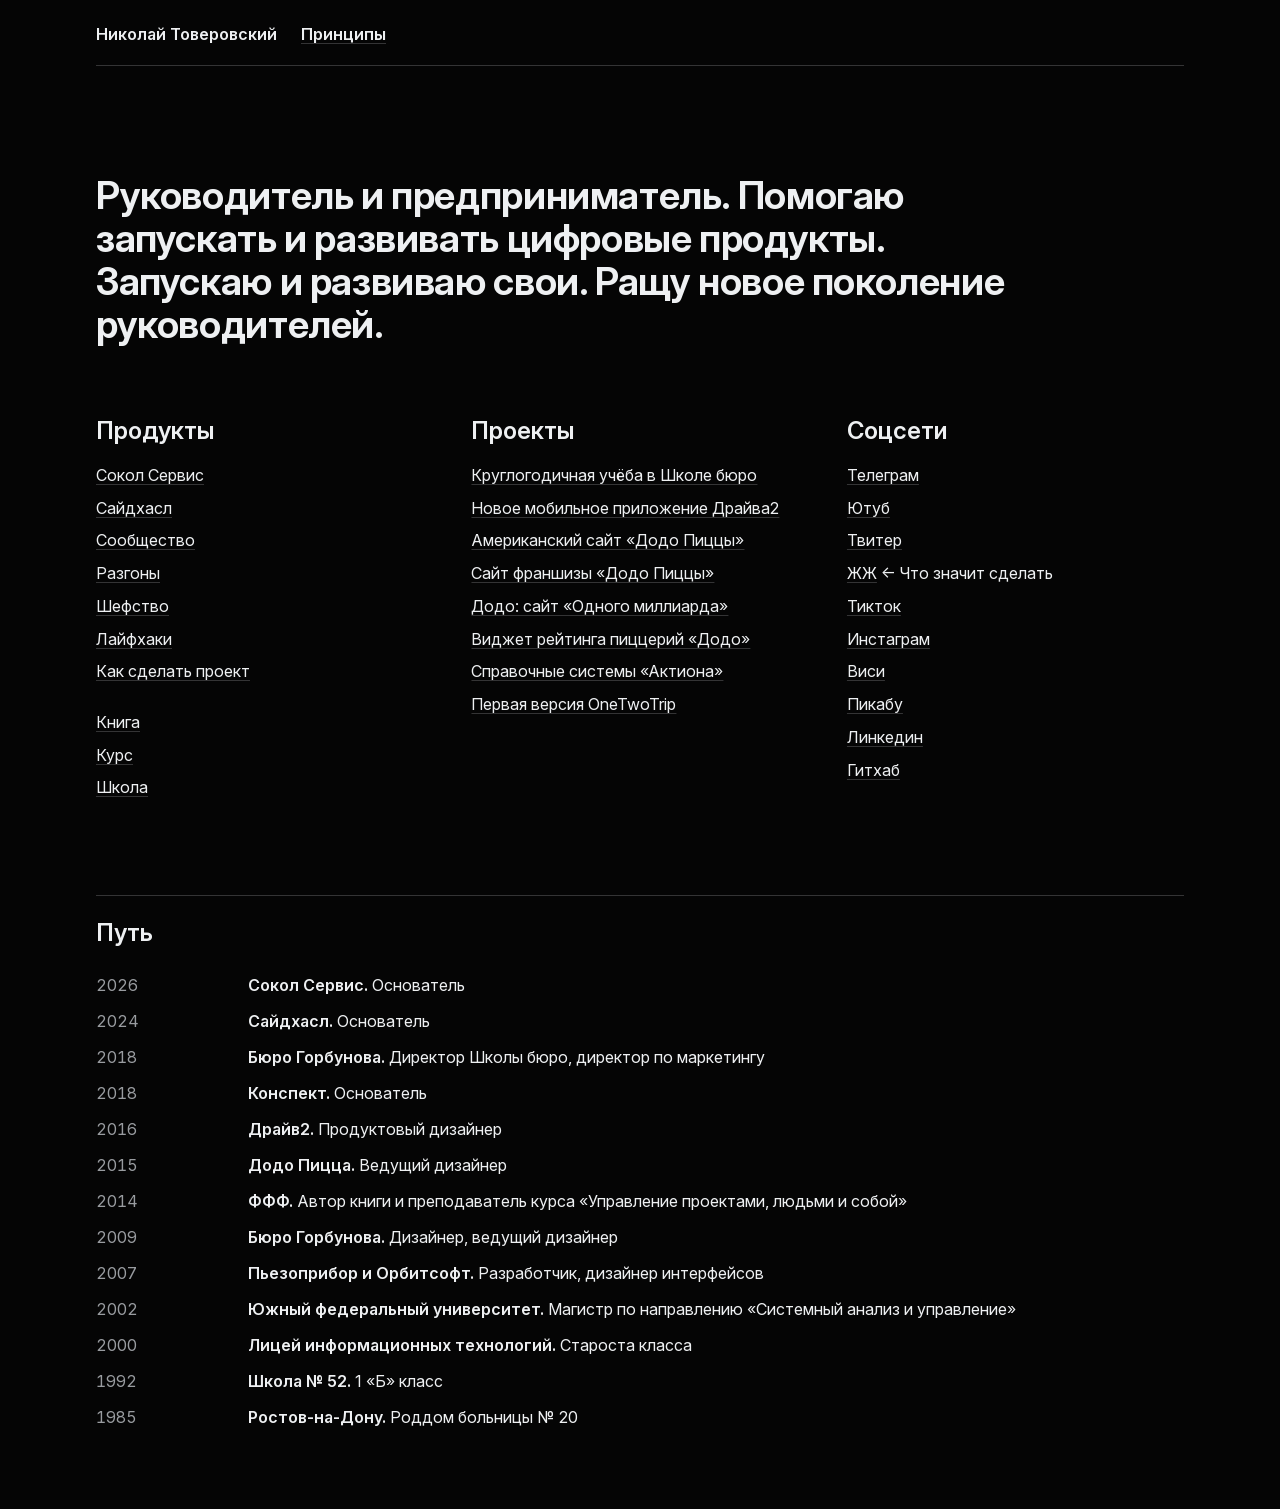
==== index.html @ fdd0a71c "Publish first static site version" ====
<!doctype html>
<html lang="ru" class="dark">
  <head>
    <meta charset="utf-8">
    <meta name="viewport" content="width=device-width, initial-scale=1">
    <meta name="theme-color" content="#050505">
    <meta name="description" content="Николай&nbsp;Товеровский&nbsp;— руководитель и&nbsp;предприниматель. Запускает и&nbsp;развивает цифровые продукты и&nbsp;растит новое поколение руководителей.">
    <title>Николай&nbsp;Товеровский</title>
    <link rel="preload" href="/assets/ids/fonts/InterVariable.woff2" as="font" type="font/woff2" crossorigin>
    <link rel="stylesheet" href="/assets/ids/css/tokens/palette.css">
    <link rel="stylesheet" href="/assets/ids/css/tokens/colors.css">
    <link rel="stylesheet" href="/assets/ids/css/tokens/scales.css">
    <link rel="stylesheet" href="/assets/ids/css/settings.css">
    <link rel="stylesheet" href="/assets/ids/css/reset.css">
    <link rel="stylesheet" href="/assets/ids/css/page-composition/layout.css">
    <link rel="stylesheet" href="/assets/ids/css/components/ids.css">
    <link rel="stylesheet" href="/assets/site.css">
  </head>
  <body class="ids">
    <div class="site-shell ids__wrapper L">
      <header class="site-header">
        <span class="site-name" aria-current="page">Николай&nbsp;Товеровский</span>
        <nav aria-label="Разделы сайта">
          <a href="/principles/">Принципы</a>
        </nav>
      </header>

      <main class="home-main">
        <h1 class="S home-lead">Руководитель и&nbsp;предприниматель. Помогаю запускать и&nbsp;развивать цифровые продукты. Запускаю и&nbsp;развиваю свои. Ращу новое поколение руководителей.</h1>

        <div class="home-columns">
          <section class="link-column" aria-labelledby="products-title">
            <h2 class="XS" id="products-title">Продукты</h2>
            <div class="link-group">
              <a href="https://sokol-service.ru/" target="_blank" rel="noopener noreferrer">Сокол&nbsp;Сервис</a>
              <a href="https://hustleeverymonth.ru/" target="_blank" rel="noopener noreferrer">Сайдхасл</a>
              <a href="https://fff.works/" target="_blank" rel="noopener noreferrer">Сообщество</a>
              <a href="https://fff.works/riff/" target="_blank" rel="noopener noreferrer">Разгоны</a>
              <a href="https://fff.works/chief/" target="_blank" rel="noopener noreferrer">Шефство</a>
              <a href="https://fff.works/lifehacks/" target="_blank" rel="noopener noreferrer">Лайфхаки</a>
              <a href="https://fff.works/getting-project-done-guide/" target="_blank" rel="noopener noreferrer">Как сделать проект</a>
            </div>
            <div class="link-group">
              <a href="https://bureau.ru/books/fff/" target="_blank" rel="noopener noreferrer">Книга</a>
              <a href="https://bureau.ru/courses/fff/" target="_blank" rel="noopener noreferrer">Курс</a>
              <a href="https://bureau.ru/school/managers/" target="_blank" rel="noopener noreferrer">Школа</a>
            </div>
          </section>

          <section class="link-column" aria-labelledby="projects-title">
            <h2 class="XS" id="projects-title">Проекты</h2>
            <div class="link-group">
              <a href="https://toverovskiy.livejournal.com/435901.html" target="_blank" rel="noopener noreferrer">Круглогодичная учёба в&nbsp;Школе бюро</a>
              <a href="https://toverovskiy.livejournal.com/354786.html" target="_blank" rel="noopener noreferrer">Новое мобильное приложение Драйва2</a>
              <a href="https://toverovskiy.livejournal.com/335478.html" target="_blank" rel="noopener noreferrer">Американский сайт «Додо Пиццы»</a>
              <a href="https://toverovskiy.livejournal.com/319469.html" target="_blank" rel="noopener noreferrer">Сайт франшизы «Додо Пиццы»</a>
              <a href="https://toverovskiy.livejournal.com/324295.html" target="_blank" rel="noopener noreferrer">Додо: сайт «Одного миллиарда»</a>
              <a href="https://toverovskiy.livejournal.com/313513.html" target="_blank" rel="noopener noreferrer">Виджет рейтинга пиццерий «Додо»</a>
              <a href="https://bureau.ru/projects/glavbukh-and-jurist/" target="_blank" rel="noopener noreferrer">Справочные системы «Актиона»</a>
              <a href="https://bureau.ru/projects/onetwotrip/" target="_blank" rel="noopener noreferrer">Первая версия OneTwoTrip</a>
            </div>
          </section>

          <section class="link-column" aria-labelledby="social-title">
            <h2 class="XS" id="social-title">Соцсети</h2>
            <div class="link-group">
              <a href="https://t.me/toverovskiy" target="_blank" rel="noopener noreferrer">Телеграм</a>
              <a href="https://www.youtube.com/@toverovskiy" target="_blank" rel="noopener noreferrer">Ютуб</a>
              <a href="https://x.com/toverovskiy" target="_blank" rel="noopener noreferrer">Твитер</a>
              <span><a href="https://toverovskiy.livejournal.com/202173.html" target="_blank" rel="noopener noreferrer">ЖЖ</a>&nbsp;←&nbsp;Что значит сделать</span>
              <a href="https://www.tiktok.com/@toverovskiy" target="_blank" rel="noopener noreferrer">Тикток</a>
              <a href="https://www.instagram.com/toverovskiy/" target="_blank" rel="noopener noreferrer">Инстаграм</a>
              <a href="https://vc.ru/id209319" target="_blank" rel="noopener noreferrer">Виси</a>
              <a href="https://pikabu.ru/@toverovskiy" target="_blank" rel="noopener noreferrer">Пикабу</a>
              <a href="https://www.linkedin.com/in/toverovskiy/" target="_blank" rel="noopener noreferrer">Линкедин</a>
              <a href="https://github.com/toverovskiy" target="_blank" rel="noopener noreferrer">Гитхаб</a>
            </div>
          </section>
        </div>

        <section class="path" aria-labelledby="path-title">
          <h2 class="XS" id="path-title">Путь</h2>
          <div class="path-group">
            <div class="path-row"><span class="path-date">2026</span><span><strong>Сокол&nbsp;Сервис.</strong> Основатель</span></div>
            <div class="path-row"><span class="path-date">2024</span><span><strong>Сайдхасл.</strong> Основатель</span></div>
            <div class="path-row"><span class="path-date">2018</span><span><strong>Бюро Горбунова.</strong> Директор Школы бюро, директор по&nbsp;маркетингу</span></div>
            <div class="path-row"><span class="path-date">2018</span><span><strong>Конспект.</strong> Основатель</span></div>
            <div class="path-row"><span class="path-date">2016</span><span><strong>Драйв2.</strong> Продуктовый дизайнер</span></div>
            <div class="path-row"><span class="path-date">2015</span><span><strong>Додо Пицца.</strong> Ведущий дизайнер</span></div>
            <div class="path-row"><span class="path-date">2014</span><span><strong>ФФФ.</strong> Автор книги и&nbsp;преподаватель курса «Управление проектами, людьми и&nbsp;собой»</span></div>
            <div class="path-row"><span class="path-date">2009</span><span><strong>Бюро Горбунова.</strong> Дизайнер, ведущий дизайнер</span></div>
            <div class="path-row"><span class="path-date">2007</span><span><strong>Пьезоприбор и&nbsp;Орбитсофт.</strong> Разработчик, дизайнер интерфейсов</span></div>
            <div class="path-row"><span class="path-date">2002</span><span><strong>Южный федеральный университет.</strong> Магистр по направлению «Системный анализ и&nbsp;управление»</span></div>
            <div class="path-row"><span class="path-date">2000</span><span><strong>Лицей информационных технологий.</strong> Староста класса</span></div>
            <div class="path-row"><span class="path-date">1992</span><span><strong>Школа №&nbsp;52.</strong> 1&nbsp;«Б» класс</span></div>
            <div class="path-row"><span class="path-date">1985</span><span><strong>Ростов-на-Дону.</strong> Роддом больницы №&nbsp;20</span></div>
          </div>
        </section>
      </main>
    </div>
  </body>
</html>
---- assets/ids/css/tokens/palette.css ----
/* Палитра — сырые значения цвета, не зависящие от темы.
   Это источник правды для цвета: семантические токены в colors.css
   ссылаются сюда и нигде не используют rgb()-значения напрямую. */

:root {
  --ids__color-white: rgb(255, 255, 255);

  --ids__color-gray-100: rgb(238, 240, 242);
  --ids__color-gray-200: rgb(220, 221, 223);
  --ids__color-gray-400: rgb(153, 156, 160);
  --ids__color-gray-500: rgb(115, 120, 125);
  --ids__color-gray-600: rgb(85, 88, 92);
  --ids__color-gray-700: rgb(55, 58, 62);
  --ids__color-gray-800: rgb(32, 33, 36);
  --ids__color-gray-900: rgb(18, 18, 20);
  --ids__color-gray-950: rgb(5, 5, 5);

  --ids__color-blue-450: rgb(60, 130, 250);
  --ids__color-blue-500: rgb(0, 100, 240);

  --ids__color-green-450: rgb(40, 215, 40);
  --ids__color-green-500: rgb(0, 200, 0);
  --ids__color-green-600: rgb(30, 170, 60);

  --ids__color-red-450: rgb(255, 70, 95);
  --ids__color-red-500: rgb(253, 47, 75);

  --ids__color-yellow-500: rgb(255, 225, 0);
}
---- assets/ids/css/tokens/colors.css ----
/* Семантические цвета — каждое значение указывает на палитру.
   Именование функциональное: для чего используется, так и называется.
   Переключение темы происходит здесь, а не в палитре. */

:root {
  color-scheme: light;

  --ids__text: var(--ids__color-gray-950);
  --ids__text-caption: var(--ids__color-gray-600);
  --ids__link: var(--ids__color-blue-500);
  --ids__hover: var(--ids__color-green-500);
  --ids__accent: var(--ids__color-red-500);
  --ids__code: var(--ids__color-gray-500);
  --ids__mark: var(--ids__color-yellow-500);
  --ids__surface: var(--ids__color-gray-100);
  --ids__background: var(--ids__color-white);

  --ids__border: color-mix(in srgb, var(--ids__text) 20%, transparent);

  --ids__error: var(--ids__color-red-500);
  --ids__success: var(--ids__color-green-600);
}

.dark {
  color-scheme: dark;

  --ids__text: var(--ids__color-gray-100);
  --ids__text-caption: var(--ids__color-gray-400);
  --ids__link: var(--ids__color-gray-100);
  --ids__hover: var(--ids__color-gray-400);
  --ids__accent: var(--ids__color-red-450);
  --ids__code: var(--ids__color-gray-400);
  --ids__mark: var(--ids__color-yellow-500);
  --ids__surface: var(--ids__color-gray-800);
  --ids__background: var(--ids__color-gray-950);

  --ids__error: var(--ids__color-red-450);
  --ids__success: var(--ids__color-green-450);
}

body {
  color: var(--ids__text);
  background-color: var(--ids__background);
}
---- assets/ids/css/tokens/scales.css ----
/* Именованные шкалы размеров.

   Спейсеры и гэпы — в rem: считаются от корневого (флюидного) фонт-сайза
   и не зависят от фонт-сайза окружения.
   Радиусы — в em: скругление масштабируется вместе с текстом компонента. */

:root {
  --ids__spacer-s: calc(var(--ids__density) * 0.7rem);
  --ids__spacer-m: calc(var(--ids__density) * 1.4rem);
  --ids__spacer-l: calc(var(--ids__density) * 2.4rem);
  --ids__spacer-xl: calc(var(--ids__density) * 4rem);

  --ids__gap-s: 0.5rem;
  --ids__gap-m: 1rem;
  --ids__gap-l: 1.5rem;

  --ids__radius-s: 0.2em;
  --ids__radius-m: 0.3em;
  --ids__radius-pill: 9999px;

  /* Радиус сквиркла .ids__rounded. Можно переопределять локально. */
  --ids__radius: 1.5em;

  --ids__border-width-s: 1px;
  --ids__border-width-m: 2px;

  --ids__duration-instant: 0s;
  --ids__duration-fast: 0.1s;
  --ids__duration-base: 0.5s;
  --ids__easing-base: ease;
}
---- assets/ids/css/settings.css ----
/* Fonts */

@font-face {
  font-family: Inter;
  font-style: normal;
  font-weight: 100 900;
  font-display: swap;
  src: url("../fonts/InterVariable.woff2") format("woff2");
}
@font-feature-values Inter {
    @character-variant {
        cv01: 1; cv02: 2; cv03: 3; cv04: 4; cv05: 5; cv06: 6; cv07: 7; cv08: 8;
        cv09: 9; cv10: 10; cv11: 11; cv12: 12; cv13: 13;
        alt-1:            1; /* Alternate one */
        alt-3:            9; /* Flat-top three */
        open-4:           2; /* Open four */
        open-6:           3; /* Open six */
        open-9:           4; /* Open nine */
        lc-l-with-tail:   5; /* Lower-case L with tail */
        simplified-u:     6; /* Simplified u */
        alt-double-s:     7; /* Alternate German double s */
        uc-i-with-serif:  8; /* Upper-case i with serif */
        uc-g-with-spur:  10; /* Capital G with spur */
        single-story-a:  11; /* Single-story a */
        compact-lc-f:    12; /* Compact f */
        compact-lc-t:    13; /* Compact t */
    }
    @styleset {
        ss01: 1; ss02: 2; ss03: 3; ss04: 4; ss05: 5; ss06: 6; ss07: 7; ss08: 8;
        open-digits: 1;                /* Open digits */
        disambiguation: 2;             /* Disambiguation (with zero) */
        disambiguation-except-zero: 4; /* Disambiguation (no zero) */
        round-quotes-and-commas: 3;    /* Round quotes &amp; commas */
        square-punctuation: 7;         /* Square punctuation */
        square-quotes: 8;              /* Square quotes */
        circled-characters: 5;         /* Circled characters */
        squared-characters: 6;         /* Squared characters */
    }
}


body {
  font-family: "Inter";
  -webkit-font-smoothing: antialiased;
  font-weight: 400;
}

/* Density */

:root {
  --ids__density: 1.3;
}

body {
  font-size: 1em;
  line-height: var(--ids__density);
}


/* The viewport-based root font size is disabled so browser zoom keeps working. */

/* Smooth scroll for anchored links */

@media (prefers-reduced-motion: no-preference) {
  html {
    scroll-behavior: smooth;
  }
}
---- assets/ids/css/page-composition/layout.css ----
.ids__space {
  height: var(--ids__spacer-s);

  &.S {
    height: var(--ids__spacer-s);
  }
  &.M {
    height: var(--ids__spacer-m);
  }
  &.L {
    height: var(--ids__spacer-l);
  }
  &.XL {
    height: var(--ids__spacer-xl);
  }
}

.ids__wrapper {
  position: relative;
  width: 70%;
  margin: 0 auto;

  @media (width < 768px) {
    width: 100%;
    padding: 0 calc(var(--ids__density) * 0.6rem);
  }

  &.L {
    width: 85%;

    @media (width < 768px) {
      width: 100%;
      padding: 0 calc(var(--ids__density) * 0.6rem);
    }
  }
  &.XL {
    width: 100%;
    padding: 0 calc(var(--ids__density) * 0.75rem);

    @media (width < 768px) {
      padding: 0 calc(var(--ids__density) * 0.6rem);
    }
  }
  &.XXL {
    width: 100%;

    @media (width < 768px) {
      padding: 0;
    }
  }

  & .ids__text-width {
    width: 85%;

    @media (width < 768px) {
      width: 100%;
    }
  }
}

.ids__sequence {
  display: flex;
  flex-wrap: wrap;
  margin-bottom: calc(var(--ids__density) * 0.4rem);
  --gap: 0rem;
  gap: var(--gap);

  &.gap-L {
    --gap: var(--ids__gap-l);
    margin-bottom: calc(var(--gap) * 1.5);
  }

  &.gap-M {
    --gap: var(--ids__gap-m);
    margin-bottom: calc(var(--gap) * 1.5);
  }

  &.gap-S {
    --gap: var(--ids__gap-s);
    margin-bottom: calc(var(--gap) * 1.5);
  }

  .ids__sequence-item {
    --columns: 4;
    width: calc((100% - var(--gap) * (var(--columns) - 1)) / var(--columns));

    @media (width < 768px) {
      --columns: 2;
    }
  }

  &.XL {
    .ids__sequence-item {
      --columns: 2;

      @media (width < 768px) {
        --columns: 1;
      }
    }
  }

  &.L {
    .ids__sequence-item {
      --columns: 3;

      @media (width < 768px) {
        --columns: 2;
      }
    }
  }

  &.S {
    .ids__sequence-item {
      --columns: 6;

      @media (width < 768px) {
        --columns: 3;
      }
    }
  }
}

.ids__rounded {
  border-radius: var(--ids__radius);
  corner-shape: squircle;
  overflow: hidden;
}

@supports not (corner-shape: squircle) {
  .ids__rounded {
    border-radius: 0;
    border-radius: initial;
    mask:
      url('data:image/svg+xml;utf-8,<svg xmlns="http://www.w3.org/2000/svg" width="100" height="100"><path d="m0,1 c0,-1 0,-1 1,-1 l99,0 l0,100 l-100,0 Z"/></svg>') top left / calc(var(--ids__radius) * 100) no-repeat intersect,
      url('data:image/svg+xml;utf-8,<svg xmlns="http://www.w3.org/2000/svg" width="100" height="100"><path d="m0,0 l99,0 c1,0 1,0 1,1 l0,99 l-100,0 l0,-100 Z"/></svg>') top right / calc(var(--ids__radius) * 100) no-repeat intersect,
      url('data:image/svg+xml;utf-8,<svg xmlns="http://www.w3.org/2000/svg" width="100" height="100"><path d="m0,0 l100,0 l0,99 c0,1 -0,1 -1,1 l-99,0 Z"/></svg>') bottom right / calc(var(--ids__radius) * 100) no-repeat intersect,
      url('data:image/svg+xml;utf-8,<svg xmlns="http://www.w3.org/2000/svg" width="100" height="100"><path d="m0,0 l100,0 l0,100 l-99,0 c-1,0 -1,-0 -1,-1 Z"/></svg>') bottom left / calc(var(--ids__radius) * 100) no-repeat intersect
    ;
  }
}

header,
footer {
  padding: calc(var(--ids__density) * 1rem);
}
---- assets/ids/css/components/ids.css ----
.ids {
  & a {
    color: var(--ids__link);
    text-decoration: underline;
    will-change: color;
    text-decoration-thickness: var(--ids__border-width-s);
    text-underline-offset: 0.2em;
    text-decoration-skip-ink: none;
    text-decoration-color: color-mix(in srgb, var(--ids__link) 20%, transparent);
    transition:
      color var(--ids__duration-base) var(--ids__easing-base),
      text-decoration var(--ids__duration-base) var(--ids__easing-base);

    &:hover {
      color: var(--ids__hover);
      text-decoration-color: color-mix(in srgb, var(--ids__hover) 20%, transparent);
      transition:
        color var(--ids__duration-instant) var(--ids__easing-base),
        text-decoration var(--ids__duration-instant) var(--ids__easing-base);
    }
  }

  .ids__promo-link {
    display: flex;

    & a {
      display: inline-block;
      padding: 0.45em 0.6em 0.5em;
      border: var(--ids__border-width-s) solid color-mix(in srgb, var(--ids__text) 50%, transparent);
      border-right: 0;

      &:hover {
        background-color: color-mix(in srgb, var(--ids__hover) 10%, transparent);
      }

      &:first-child {
        border-radius: var(--ids__radius-m) 0 0 var(--ids__radius-m);
        padding-left: 1em;
      }

      &:last-child {
        border-radius: 0 var(--ids__radius-m) var(--ids__radius-m) 0;
        padding-right: 1em;
        border-right: var(--ids__border-width-s) solid color-mix(in srgb, var(--ids__text) 50%, transparent);
      }

      &.active {
        color: var(--ids__text);
        background-color: color-mix(in srgb, var(--ids__text) 5%, transparent);
        -webkit-text-decoration: none;
        text-decoration: none;
        cursor: default;
      }

      &.active::after {
        content: " ↓";
      }
    }
  }

  & p {
    margin-top: 0;
    margin-bottom: calc(var(--ids__density) * 0.4em);

    &.loud {
      font-size: 2em;
      line-height: 1.2;
    }

    &.huge {
      font-size: 6em;
      line-height: 1;

      @media (max-width: 767px) {
        &.huge {
          font-size: 3.2em;
        }
      }

      @media (max-width: 549.98px) {
        &.huge {
          font-size: 2.8em;
        }
      }
    }
  }

  & h1,
  & h2,
  & h3,
  & h4,
  & h5,
  & h6 {
    margin: 0;
    font-weight: 600;
  }

  & h1 {
    font-size: 3.6em;
    font-weight: 700;
    letter-spacing: -0.01em;
    line-height: calc(var(--ids__density) / 1.3);
    margin-bottom: 0.4em;

    @media (width < 768px) {
      font-size: 2.6em;
    }

    &.S {
      font-size: 2.4em;
      font-weight: 650;
    }
    &.XS {
      font-size: 1.5em;
      font-weight: 600;
    }
  }

  & h2 {
    font-size: 2.4em;
    font-weight: 650;
    line-height: calc(var(--ids__density) / 1.2);
    margin-bottom: 0.5em;

    &.XS {
      font-size: 1.5em;
      font-weight: 600;
    }
  }

  & h3 {
    font-size: 1.5em;
    line-height: calc(var(--ids__density) / 1.1);
    margin-bottom: 0.6em;
  }

  & h4 {
    font-size: 1.1em;
    line-height: var(--ids__density);
    margin-bottom: 0.5em;
  }

  & h5 {
    font-size: 1em;
    line-height: var(--ids__density);
    margin-bottom: 0.5em;
  }

  & h6 {
    font-size: 0.8em;
    text-transform: uppercase;
    letter-spacing: 0.05em;
    line-height: var(--ids__density);
    margin-bottom: 0.5em;
  }

  & strong,
  & b {
    font-weight: 600;
  }

  & mark {
    color: var(--ids__color-gray-950);
    background-color: var(--ids__mark);
  }

  & ul,
  & ol {
    margin: 0 0 calc(var(--ids__density) * 0.75em) 0;
    padding: 0;

    & li {
      position: relative;
      margin-bottom: calc(var(--ids__density) * 0.5em);
    }
  }

  & ul {
    & li {
      list-style-type: none;
      padding-left: calc(var(--ids__density) * 0.75em);

      &:before {
        position: absolute;
        left: 0;
        content: "⋅ ";
      }
    }
  }

  & ol {
    & li {
      list-style: decimal inside none;
    }
  }

  & blockquote {
    font-size: 1.4em;
    line-height: var(--ids__density);
    margin: 0;
    padding-left: calc(var(--ids__density) * 0.75em);
    margin-bottom: calc(var(--ids__density) * 1em);
  }

  & aside {
    margin: 0;
    margin-bottom: calc(var(--ids__density) * 0.5em);
    background: var(--ids__surface);
    padding-top: calc(var(--ids__density) * 0.4em);
    padding-right: calc(var(--ids__density) * 1.5em);
    padding-bottom: calc(var(--ids__density) * 0.4em);
    padding-left: calc(var(--ids__density) * 0.5em);
    border-radius: var(--ids__radius-s);

    @media (width < 768px) {
      padding-right: calc(var(--ids__density) * 0.75em);
    }
  }

  & code {
    font-size: 0.9em;
    font-family: "Inter";
    letter-spacing: 0.02em;
    font-weight: 450;
    padding: 0.1em 0.25em;
    border-radius: var(--ids__radius-s);
    color: var(--ids__code);
    border: var(--ids__border-width-s) solid color-mix(in srgb, var(--ids__code) 10%, transparent);
    background: color-mix(in srgb, var(--ids__code) 10%, transparent);
  }

  & figure {
    margin: 0 0 calc(var(--ids__density) * 0.5em) 0;

    &.XXS,
    &.ids__figure__XXS {
      width: 25%;
    }
    &.XS,
    &.ids__figure__XS {
      width: 50%;
    }
    &.S,
    &.ids__figure__S {
      width: 75%;
    }

    & figcaption {
      margin-top: calc(var(--ids__density) * 0.25em);
      font-size: 0.8em;
      line-height: var(--ids__density);
      color: var(--ids__text-caption);
    }
  }

  & details {
    padding: 0.5em;
    cursor: pointer;
    border-radius: var(--ids__radius);

    & summary {
      padding-bottom: var(--ids__micro-padding);
    }
  }

  & table {
    border-spacing: 0;
    background-color: inherit;

    @media (max-width: 767px) {
      font-size: 0.7em;
    }

    thead {
      background-color: inherit;
    }

    tr {
      background-color: inherit;

      & th {
        position: sticky;
        top: 0px;
        text-align: left;
        border-bottom: var(--ids__border-width-m) solid var(--ids__text);
        padding-bottom: 0.3em;
        background-color: inherit;

        @media (max-width: 767px) {
          padding-top: 0.8em;
        }
      }

      & td {
        padding: 0.8em 0.5em 1em 0;
        border-bottom: var(--ids__border-width-s) solid color-mix(in srgb, var(--ids__text) 50%, transparent);
        vertical-align: top;
      }

      &:last-child {
        & td {
          border-bottom: none;
        }
      }
    }
  }

  & hr {
    border-top-color: var(--ids__border);
    border-bottom: 0;
  }
}
---- assets/site.css ----
:root {
  font-size: 100%;
}

.site-shell {
  min-height: 100vh;
}

.site-header {
  display: flex;
  align-items: baseline;
  flex-wrap: wrap;
  gap: 1.5rem;
  padding: 1.5rem 0 1.25rem;
  border-bottom: 1px solid var(--ids__border);
}

.site-name,
.site-header nav {
  font-size: 1rem;
  font-weight: 600;
}

.ids .site-name {
  color: var(--ids__text);
}

.ids a.site-name:hover {
  color: var(--ids__hover);
}

.site-header nav span[aria-current="page"] {
  color: var(--ids__text);
}

.home-main,
.principles-main {
  padding: clamp(4rem, 12vh, 8rem) 0 5rem;
}

.ids h1.home-lead {
  max-width: 60rem;
  margin-bottom: 0;
  line-height: 1.12;
  text-wrap: pretty;
}

.home-columns {
  display: grid;
  grid-template-columns: repeat(3, minmax(0, 1fr));
  gap: clamp(1.5rem, 3vw, 3rem);
  margin-top: 4.5rem;
}

.ids .link-column h2 {
  margin-bottom: 1.25rem;
}

.link-group {
  display: flex;
  flex-direction: column;
  align-items: flex-start;
  gap: 0.65rem;
  line-height: 1.4;
}

.link-group + .link-group {
  margin-top: 1.75rem;
}

.link-group > a {
  display: block;
}

.path {
  margin-top: 6rem;
  padding-top: 1.5rem;
  border-top: 1px solid var(--ids__border);
}

.ids .path h2 {
  margin-bottom: 1.75rem;
}

.path-group {
  display: grid;
  gap: 0.8rem;
}

.path-row {
  display: grid;
  grid-template-columns: 8rem minmax(0, 1fr);
  gap: 1.5rem;
  line-height: 1.45;
}

.path-date {
  color: var(--ids__text-caption);
  font-variant-numeric: tabular-nums;
  white-space: nowrap;
}

.path-row strong {
  font-weight: 600;
}

.ids .principles-main h1 {
  max-width: 18ch;
  margin-bottom: 2.25rem;
  text-wrap: balance;
}

.principles-copy {
  max-width: 45rem;
  font-size: 1.125rem;
  line-height: 1.5;
}

.ids .principles-copy p {
  margin-bottom: 1.35rem;
}

@media (max-width: 767px) {
  .site-header {
    padding: 1.25rem 0 1rem;
  }

  .home-main,
  .principles-main {
    padding: 4.5rem 0 4rem;
  }

  .ids h1.home-lead {
    font-size: 1.65rem;
  }

  .principles-copy {
    font-size: 1rem;
  }
}

@media (max-width: 700px) {
  .home-columns {
    grid-template-columns: 1fr;
    gap: 3.5rem;
    margin-top: 4rem;
  }

  .path {
    margin-top: 4.5rem;
  }

  .path-row {
    grid-template-columns: max-content minmax(0, 1fr);
    gap: 0.75rem;
  }
}
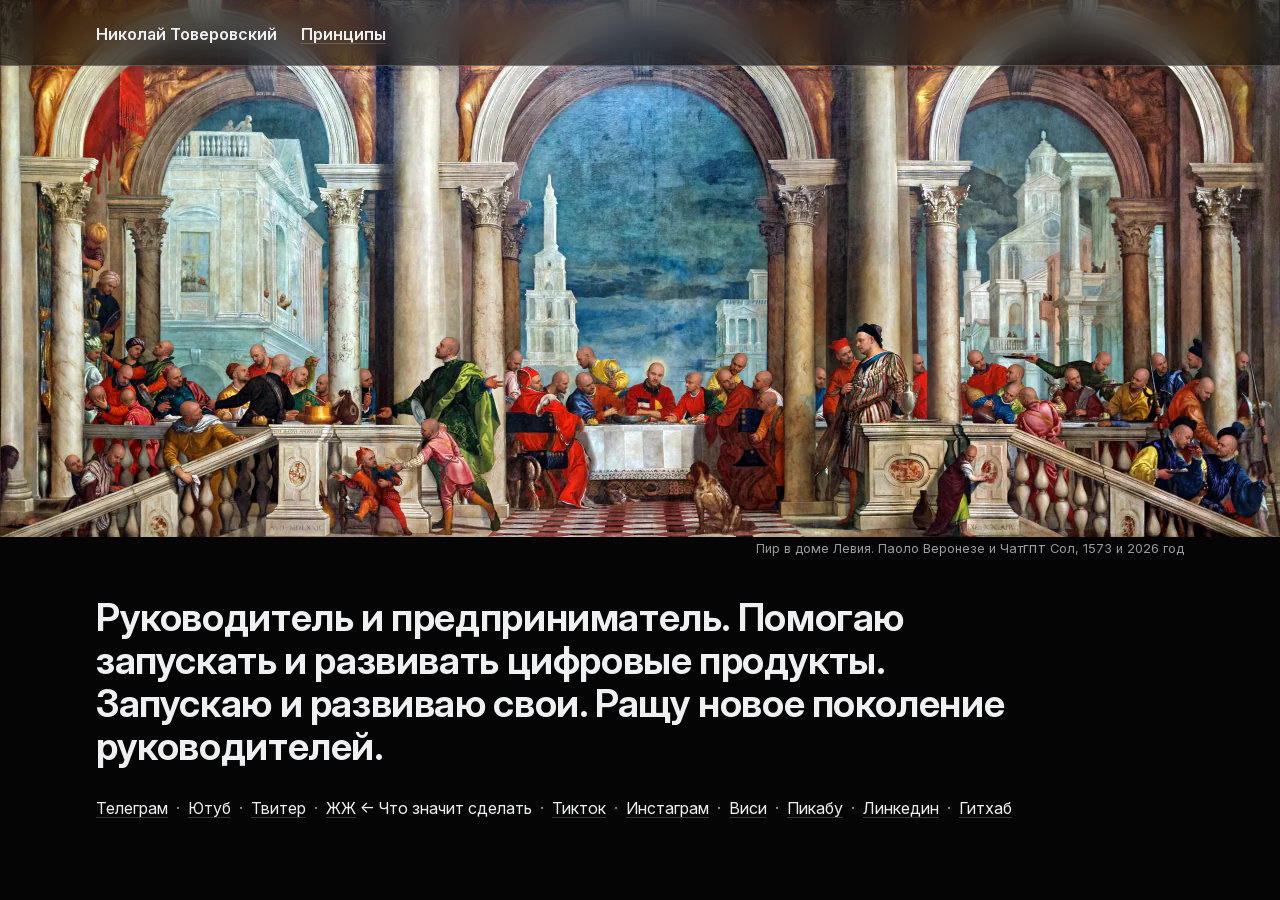
==== commit ee1347ba: "Add responsive Feast artwork to homepage" ====
--- a/index.html
+++ b/index.html
@@ -10,93 +10,70 @@
     <link rel="stylesheet" href="/assets/ids/css/tokens/palette.css">
     <link rel="stylesheet" href="/assets/ids/css/tokens/colors.css">
     <link rel="stylesheet" href="/assets/ids/css/tokens/scales.css">
-    <link rel="stylesheet" href="/assets/ids/css/settings.css">
+    <link rel="stylesheet" href="/assets/ids/css/settings.css?v=2">
     <link rel="stylesheet" href="/assets/ids/css/reset.css">
     <link rel="stylesheet" href="/assets/ids/css/page-composition/layout.css">
     <link rel="stylesheet" href="/assets/ids/css/components/ids.css">
     <link rel="stylesheet" href="/assets/site.css">
   </head>
   <body class="ids">
-    <div class="site-shell ids__wrapper L">
-      <header class="site-header">
-        <span class="site-name" aria-current="page">Николай&nbsp;Товеровский</span>
-        <nav aria-label="Разделы сайта">
-          <a href="/principles/">Принципы</a>
-        </nav>
+    <div class="site-shell">
+      <header class="site-header site-header--over-artwork">
+        <div class="site-header__inner ids__wrapper L">
+          <span class="site-name" aria-current="page">Николай&nbsp;Товеровский</span>
+          <nav aria-label="Разделы сайта">
+            <a href="/principles/">Принципы</a>
+          </nav>
+        </div>
       </header>
 
       <main class="home-main">
-        <h1 class="S home-lead">Руководитель и&nbsp;предприниматель. Помогаю запускать и&nbsp;развивать цифровые продукты. Запускаю и&nbsp;развиваю свои. Ращу новое поколение руководителей.</h1>
+        <figure class="home-artwork">
+          <div class="home-artwork__viewport" tabindex="0" role="region" aria-label="Картина. На узком экране её можно прокрутить по горизонтали">
+            <picture>
+              <source type="image/webp" srcset="/assets/feast/feast-640.webp 640w, /assets/feast/feast-1280.webp 1280w, /assets/feast/feast-1920.webp 1920w, /assets/feast/feast-2880.webp 2880w, /assets/feast/feast-3840.webp 3840w" sizes="(max-width: 716px) 716px, 100vw">
+              <img src="/assets/feast/feast-1920.jpg" srcset="/assets/feast/feast-640.jpg 640w, /assets/feast/feast-1280.jpg 1280w, /assets/feast/feast-1920.jpg 1920w, /assets/feast/feast-2880.jpg 2880w, /assets/feast/feast-3840.jpg 3840w" sizes="(max-width: 716px) 716px, 100vw" width="10000" height="4193" loading="eager" fetchpriority="high" alt="Пир в&nbsp;доме Левия: на&nbsp;месте каждого персонажа картины&nbsp;— Николай&nbsp;Товеровский">
+            </picture>
+          </div>
+          <figcaption class="ids__wrapper L"><span class="caption-full">Пир в&nbsp;доме Левия. Паоло&nbsp;Веронезе и&nbsp;Чат<span class="small-caps">ГПТ</span>&nbsp;Сол, 1573 и&nbsp;2026&nbsp;год</span><span class="caption-mobile">Пир в&nbsp;доме Левия</span></figcaption>
+        </figure>
 
-        <div class="home-columns">
-          <section class="link-column" aria-labelledby="products-title">
-            <h2 class="XS" id="products-title">Продукты</h2>
-            <div class="link-group">
-              <a href="https://sokol-service.ru/" target="_blank" rel="noopener noreferrer">Сокол&nbsp;Сервис</a>
-              <a href="https://hustleeverymonth.ru/" target="_blank" rel="noopener noreferrer">Сайдхасл</a>
-              <a href="https://fff.works/" target="_blank" rel="noopener noreferrer">Сообщество</a>
-              <a href="https://fff.works/riff/" target="_blank" rel="noopener noreferrer">Разгоны</a>
-              <a href="https://fff.works/chief/" target="_blank" rel="noopener noreferrer">Шефство</a>
-              <a href="https://fff.works/lifehacks/" target="_blank" rel="noopener noreferrer">Лайфхаки</a>
-              <a href="https://fff.works/getting-project-done-guide/" target="_blank" rel="noopener noreferrer">Как сделать проект</a>
-            </div>
-            <div class="link-group">
-              <a href="https://bureau.ru/books/fff/" target="_blank" rel="noopener noreferrer">Книга</a>
-              <a href="https://bureau.ru/courses/fff/" target="_blank" rel="noopener noreferrer">Курс</a>
-              <a href="https://bureau.ru/school/managers/" target="_blank" rel="noopener noreferrer">Школа</a>
-            </div>
-          </section>
+        <div class="home-content ids__wrapper L">
+          <h1 class="S home-lead">Руководитель и&nbsp;предприниматель. Помогаю запускать и&nbsp;развивать цифровые продукты. Запускаю и&nbsp;развиваю свои. Ращу новое поколение руководителей.</h1>
 
-          <section class="link-column" aria-labelledby="projects-title">
-            <h2 class="XS" id="projects-title">Проекты</h2>
-            <div class="link-group">
-              <a href="https://toverovskiy.livejournal.com/435901.html" target="_blank" rel="noopener noreferrer">Круглогодичная учёба в&nbsp;Школе бюро</a>
-              <a href="https://toverovskiy.livejournal.com/354786.html" target="_blank" rel="noopener noreferrer">Новое мобильное приложение Драйва2</a>
-              <a href="https://toverovskiy.livejournal.com/335478.html" target="_blank" rel="noopener noreferrer">Американский сайт «Додо Пиццы»</a>
-              <a href="https://toverovskiy.livejournal.com/319469.html" target="_blank" rel="noopener noreferrer">Сайт франшизы «Додо Пиццы»</a>
-              <a href="https://toverovskiy.livejournal.com/324295.html" target="_blank" rel="noopener noreferrer">Додо: сайт «Одного миллиарда»</a>
-              <a href="https://toverovskiy.livejournal.com/313513.html" target="_blank" rel="noopener noreferrer">Виджет рейтинга пиццерий «Додо»</a>
-              <a href="https://bureau.ru/projects/glavbukh-and-jurist/" target="_blank" rel="noopener noreferrer">Справочные системы «Актиона»</a>
-              <a href="https://bureau.ru/projects/onetwotrip/" target="_blank" rel="noopener noreferrer">Первая версия OneTwoTrip</a>
-            </div>
-          </section>
-
-          <section class="link-column" aria-labelledby="social-title">
-            <h2 class="XS" id="social-title">Соцсети</h2>
-            <div class="link-group">
-              <a href="https://t.me/toverovskiy" target="_blank" rel="noopener noreferrer">Телеграм</a>
-              <a href="https://www.youtube.com/@toverovskiy" target="_blank" rel="noopener noreferrer">Ютуб</a>
-              <a href="https://x.com/toverovskiy" target="_blank" rel="noopener noreferrer">Твитер</a>
-              <span><a href="https://toverovskiy.livejournal.com/202173.html" target="_blank" rel="noopener noreferrer">ЖЖ</a>&nbsp;←&nbsp;Что значит сделать</span>
-              <a href="https://www.tiktok.com/@toverovskiy" target="_blank" rel="noopener noreferrer">Тикток</a>
-              <a href="https://www.instagram.com/toverovskiy/" target="_blank" rel="noopener noreferrer">Инстаграм</a>
-              <a href="https://vc.ru/id209319" target="_blank" rel="noopener noreferrer">Виси</a>
-              <a href="https://pikabu.ru/@toverovskiy" target="_blank" rel="noopener noreferrer">Пикабу</a>
-              <a href="https://www.linkedin.com/in/toverovskiy/" target="_blank" rel="noopener noreferrer">Линкедин</a>
-              <a href="https://github.com/toverovskiy" target="_blank" rel="noopener noreferrer">Гитхаб</a>
-            </div>
-          </section>
+          <nav class="social-links" aria-label="Соцсети">
+            <span class="social-links__item"><a href="https://t.me/toverovskiy" target="_blank" rel="noopener noreferrer">Телеграм</a></span>
+            <span class="social-links__item"><a href="https://www.youtube.com/@toverovskiy" target="_blank" rel="noopener noreferrer">Ютуб</a></span>
+            <span class="social-links__item"><a href="https://x.com/toverovskiy" target="_blank" rel="noopener noreferrer">Твитер</a></span>
+            <span class="social-links__item"><a href="https://toverovskiy.livejournal.com/202173.html" target="_blank" rel="noopener noreferrer">ЖЖ</a>&nbsp;←&nbsp;Что значит сделать</span>
+            <span class="social-links__item"><a href="https://www.tiktok.com/@toverovskiy" target="_blank" rel="noopener noreferrer">Тикток</a></span>
+            <span class="social-links__item"><a href="https://www.instagram.com/toverovskiy/" target="_blank" rel="noopener noreferrer">Инстаграм</a></span>
+            <span class="social-links__item"><a href="https://vc.ru/id209319" target="_blank" rel="noopener noreferrer">Виси</a></span>
+            <span class="social-links__item"><a href="https://pikabu.ru/@toverovskiy" target="_blank" rel="noopener noreferrer">Пикабу</a></span>
+            <span class="social-links__item"><a href="https://www.linkedin.com/in/toverovskiy/" target="_blank" rel="noopener noreferrer">Линкедин</a></span>
+            <span class="social-links__item"><a href="https://github.com/toverovskiy" target="_blank" rel="noopener noreferrer">Гитхаб</a></span>
+          </nav>
         </div>
-
-        <section class="path" aria-labelledby="path-title">
-          <h2 class="XS" id="path-title">Путь</h2>
-          <div class="path-group">
-            <div class="path-row"><span class="path-date">2026</span><span><strong>Сокол&nbsp;Сервис.</strong> Основатель</span></div>
-            <div class="path-row"><span class="path-date">2024</span><span><strong>Сайдхасл.</strong> Основатель</span></div>
-            <div class="path-row"><span class="path-date">2018</span><span><strong>Бюро Горбунова.</strong> Директор Школы бюро, директор по&nbsp;маркетингу</span></div>
-            <div class="path-row"><span class="path-date">2018</span><span><strong>Конспект.</strong> Основатель</span></div>
-            <div class="path-row"><span class="path-date">2016</span><span><strong>Драйв2.</strong> Продуктовый дизайнер</span></div>
-            <div class="path-row"><span class="path-date">2015</span><span><strong>Додо Пицца.</strong> Ведущий дизайнер</span></div>
-            <div class="path-row"><span class="path-date">2014</span><span><strong>ФФФ.</strong> Автор книги и&nbsp;преподаватель курса «Управление проектами, людьми и&nbsp;собой»</span></div>
-            <div class="path-row"><span class="path-date">2009</span><span><strong>Бюро Горбунова.</strong> Дизайнер, ведущий дизайнер</span></div>
-            <div class="path-row"><span class="path-date">2007</span><span><strong>Пьезоприбор и&nbsp;Орбитсофт.</strong> Разработчик, дизайнер интерфейсов</span></div>
-            <div class="path-row"><span class="path-date">2002</span><span><strong>Южный федеральный университет.</strong> Магистр по направлению «Системный анализ и&nbsp;управление»</span></div>
-            <div class="path-row"><span class="path-date">2000</span><span><strong>Лицей информационных технологий.</strong> Староста класса</span></div>
-            <div class="path-row"><span class="path-date">1992</span><span><strong>Школа №&nbsp;52.</strong> 1&nbsp;«Б» класс</span></div>
-            <div class="path-row"><span class="path-date">1985</span><span><strong>Ростов-на-Дону.</strong> Роддом больницы №&nbsp;20</span></div>
-          </div>
-        </section>
       </main>
     </div>
+    <script>
+      const artwork = document.querySelector('.home-artwork__viewport');
+      if (matchMedia('(max-width: 716px)').matches) {
+        artwork.scrollLeft = (artwork.scrollWidth - artwork.clientWidth) / 2;
+      }
+
+      const socialItems = [...document.querySelectorAll('.social-links__item')];
+      function updateSocialSeparators() {
+        socialItems.forEach(item => item.classList.remove('social-links__item--row-end'));
+        socialItems.forEach((item, index) => {
+          if (socialItems[index + 1]?.offsetTop > item.offsetTop) {
+            item.classList.add('social-links__item--row-end');
+          }
+        });
+      }
+      updateSocialSeparators();
+      addEventListener('resize', updateSocialSeparators);
+      document.fonts.ready.then(updateSocialSeparators);
+    </script>
   </body>
 </html>
--- a/assets/ids/css/settings.css
+++ b/assets/ids/css/settings.css
@@ -4,7 +4,7 @@
   font-family: Inter;
   font-style: normal;
   font-weight: 100 900;
-  font-display: swap;
+  font-display: optional;
   src: url("../fonts/InterVariable.woff2") format("woff2");
 }
 @font-feature-values Inter {
@@ -40,7 +40,7 @@
 
 
 body {
-  font-family: "Inter";
+  font-family: "Inter", system-ui, sans-serif;
   -webkit-font-smoothing: antialiased;
   font-weight: 400;
 }
--- a/assets/site.css
+++ b/assets/site.css
@@ -7,12 +7,32 @@
 }
 
 .site-header {
+  position: relative;
+  z-index: 1;
+  padding: 0;
+  background: rgba(5, 5, 5, 0.88);
+  border-bottom: 1px solid var(--ids__border);
+}
+
+.site-header--over-artwork {
+  position: absolute;
+  inset: 0 0 auto;
+}
+
+@supports ((backdrop-filter: blur(1rem)) or (-webkit-backdrop-filter: blur(1rem))) {
+  .site-header {
+    background: rgba(5, 5, 5, 0.58);
+    backdrop-filter: blur(1rem);
+    -webkit-backdrop-filter: blur(1rem);
+  }
+}
+
+.site-header .site-header__inner {
   display: flex;
   align-items: baseline;
   flex-wrap: wrap;
   gap: 1.5rem;
-  padding: 1.5rem 0 1.25rem;
-  border-bottom: 1px solid var(--ids__border);
+  padding-block: 1.5rem 1.25rem;
 }
 
 .site-name,
@@ -21,7 +41,8 @@
   font-weight: 600;
 }
 
-.ids .site-name {
+.ids .site-name,
+.site-header nav span[aria-current="page"] {
   color: var(--ids__text);
 }
 
@@ -29,13 +50,45 @@
   color: var(--ids__hover);
 }
 
-.site-header nav span[aria-current="page"] {
-  color: var(--ids__text);
+.home-artwork__viewport {
+  width: 100%;
+  aspect-ratio: 10000 / 4193;
+  overflow: hidden;
+  background: #050505;
 }
 
-.home-main,
-.principles-main {
-  padding: clamp(4rem, 12vh, 8rem) 0 5rem;
+.home-artwork picture,
+.home-artwork img {
+  display: block;
+  width: 100%;
+  height: 100%;
+}
+
+.home-artwork img {
+  object-fit: cover;
+  object-position: center;
+}
+
+.ids .home-artwork {
+  margin-bottom: 0;
+}
+
+.ids .home-artwork figcaption {
+  text-align: right;
+}
+
+.caption-mobile {
+  display: none;
+}
+
+.small-caps {
+  font-size: 0.78em;
+  font-weight: 600;
+  letter-spacing: 0.04em;
+}
+
+.home-content.ids__wrapper.L {
+  padding-block: clamp(1.75rem, 3vw, 3rem) 5rem;
 }
 
 .ids h1.home-lead {
@@ -45,63 +98,30 @@
   text-wrap: pretty;
 }
 
-.home-columns {
-  display: grid;
-  grid-template-columns: repeat(3, minmax(0, 1fr));
-  gap: clamp(1.5rem, 3vw, 3rem);
-  margin-top: 4.5rem;
+.social-links {
+  display: flex;
+  flex-wrap: wrap;
+  max-width: 60rem;
+  margin-top: 1.75rem;
+  line-height: 1.5;
 }
 
-.ids .link-column h2 {
-  margin-bottom: 1.25rem;
-}
-
-.link-group {
-  display: flex;
-  flex-direction: column;
-  align-items: flex-start;
-  gap: 0.65rem;
-  line-height: 1.4;
-}
-
-.link-group + .link-group {
-  margin-top: 1.75rem;
-}
-
-.link-group > a {
-  display: block;
-}
-
-.path {
-  margin-top: 6rem;
-  padding-top: 1.5rem;
-  border-top: 1px solid var(--ids__border);
-}
-
-.ids .path h2 {
-  margin-bottom: 1.75rem;
-}
-
-.path-group {
-  display: grid;
-  gap: 0.8rem;
-}
-
-.path-row {
-  display: grid;
-  grid-template-columns: 8rem minmax(0, 1fr);
-  gap: 1.5rem;
-  line-height: 1.45;
-}
-
-.path-date {
-  color: var(--ids__text-caption);
-  font-variant-numeric: tabular-nums;
+.social-links__item {
   white-space: nowrap;
 }
 
-.path-row strong {
-  font-weight: 600;
+.social-links__item:not(:last-child)::after {
+  content: "·";
+  margin-inline: 0.5em;
+  color: var(--ids__text-caption);
+}
+
+.social-links__item--row-end::after {
+  visibility: hidden;
+}
+
+.principles-main.ids__wrapper.L {
+  padding-block: clamp(4rem, 12vh, 8rem) 5rem;
 }
 
 .ids .principles-main h1 {
@@ -120,14 +140,43 @@
   margin-bottom: 1.35rem;
 }
 
+@media (min-width: 768px) and (max-height: 800px) {
+  .home-artwork__viewport {
+    max-height: calc(100svh - 16rem);
+  }
+}
+
 @media (max-width: 767px) {
-  .site-header {
-    padding: 1.25rem 0 1rem;
+  .home-artwork__viewport {
+    height: max(300px, 41.93vw);
+    aspect-ratio: auto;
+    overflow-x: auto;
+    overflow-y: hidden;
+    scrollbar-width: none;
   }
 
-  .home-main,
-  .principles-main {
-    padding: 4.5rem 0 4rem;
+  .home-artwork__viewport::-webkit-scrollbar {
+    display: none;
+  }
+
+  .home-artwork picture {
+    width: max(100%, 716px);
+  }
+
+  .caption-full {
+    display: none;
+  }
+
+  .caption-mobile {
+    display: inline;
+  }
+
+  .site-header .site-header__inner {
+    padding-block: 1.25rem 1rem;
+  }
+
+  .principles-main.ids__wrapper.L {
+    padding-block: 4.5rem 4rem;
   }
 
   .ids h1.home-lead {
@@ -138,20 +187,3 @@
     font-size: 1rem;
   }
 }
-
-@media (max-width: 700px) {
-  .home-columns {
-    grid-template-columns: 1fr;
-    gap: 3.5rem;
-    margin-top: 4rem;
-  }
-
-  .path {
-    margin-top: 4.5rem;
-  }
-
-  .path-row {
-    grid-template-columns: max-content minmax(0, 1fr);
-    gap: 0.75rem;
-  }
-}
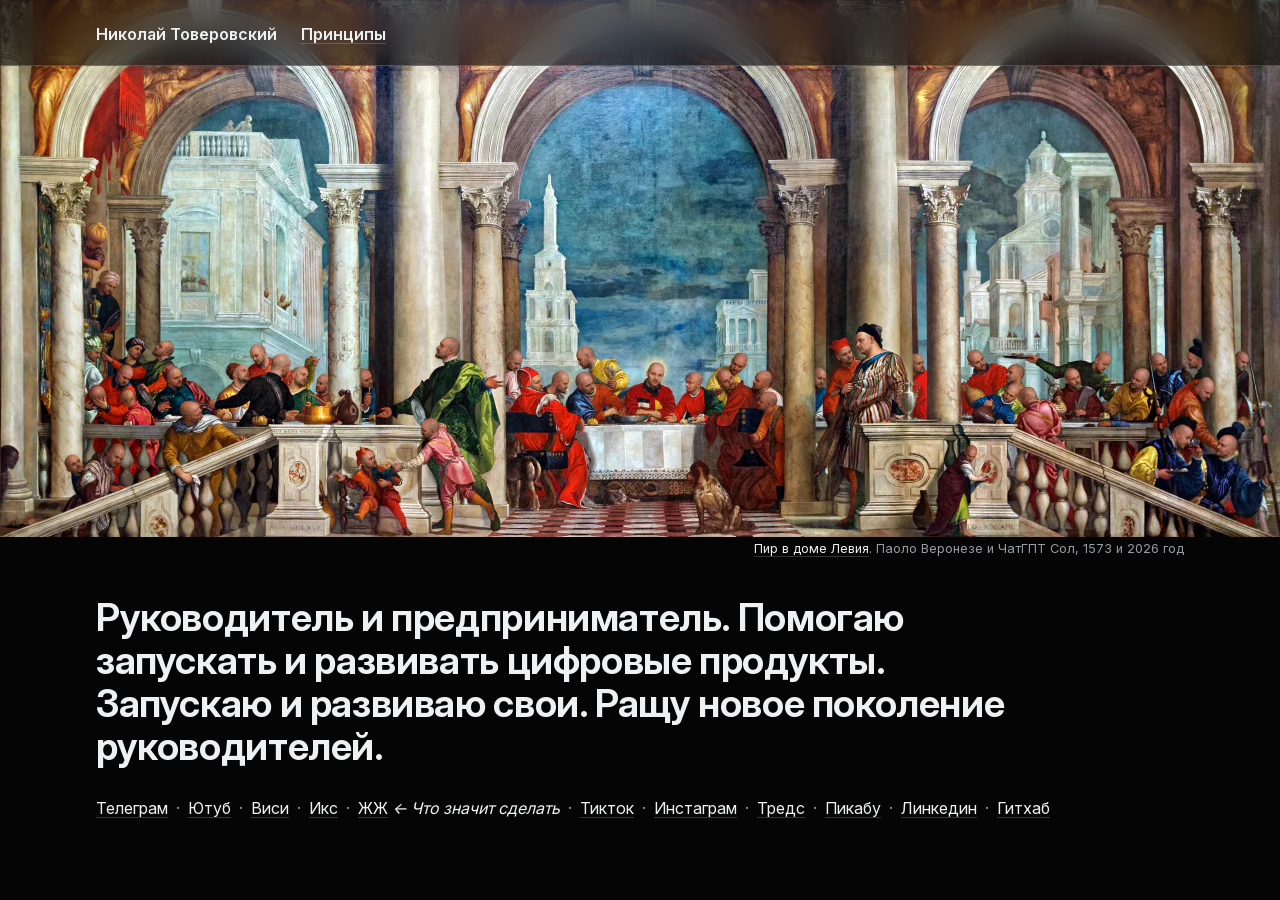
==== commit 70315deb: "Refine site header, captions, and social links" ====
--- a/index.html
+++ b/index.html
@@ -14,7 +14,7 @@
     <link rel="stylesheet" href="/assets/ids/css/reset.css">
     <link rel="stylesheet" href="/assets/ids/css/page-composition/layout.css">
     <link rel="stylesheet" href="/assets/ids/css/components/ids.css">
-    <link rel="stylesheet" href="/assets/site.css">
+    <link rel="stylesheet" href="/assets/site.css?v=2">
   </head>
   <body class="ids">
     <div class="site-shell">
@@ -29,13 +29,13 @@
 
       <main class="home-main">
         <figure class="home-artwork">
-          <div class="home-artwork__viewport" tabindex="0" role="region" aria-label="Картина. На узком экране её можно прокрутить по горизонтали">
+          <div class="home-artwork__viewport" tabindex="0" role="region" aria-label="Картина. На&nbsp;узком экране её можно прокрутить по&nbsp;горизонтали">
             <picture>
               <source type="image/webp" srcset="/assets/feast/feast-640.webp 640w, /assets/feast/feast-1280.webp 1280w, /assets/feast/feast-1920.webp 1920w, /assets/feast/feast-2880.webp 2880w, /assets/feast/feast-3840.webp 3840w" sizes="(max-width: 716px) 716px, 100vw">
               <img src="/assets/feast/feast-1920.jpg" srcset="/assets/feast/feast-640.jpg 640w, /assets/feast/feast-1280.jpg 1280w, /assets/feast/feast-1920.jpg 1920w, /assets/feast/feast-2880.jpg 2880w, /assets/feast/feast-3840.jpg 3840w" sizes="(max-width: 716px) 716px, 100vw" width="10000" height="4193" loading="eager" fetchpriority="high" alt="Пир в&nbsp;доме Левия: на&nbsp;месте каждого персонажа картины&nbsp;— Николай&nbsp;Товеровский">
             </picture>
           </div>
-          <figcaption class="ids__wrapper L"><span class="caption-full">Пир в&nbsp;доме Левия. Паоло&nbsp;Веронезе и&nbsp;Чат<span class="small-caps">ГПТ</span>&nbsp;Сол, 1573 и&nbsp;2026&nbsp;год</span><span class="caption-mobile">Пир в&nbsp;доме Левия</span></figcaption>
+          <figcaption class="ids__wrapper L"><span class="caption-full"><a href="https://bureau.ru/books/fff/113" target="_blank" rel="noopener noreferrer">Пир в&nbsp;доме Левия</a>. Паоло&nbsp;Веронезе и&nbsp;Чат<span class="small-caps">ГПТ</span>&nbsp;Сол, 1573 и&nbsp;2026&nbsp;год</span><span class="caption-mobile"><a href="https://bureau.ru/books/fff/113" target="_blank" rel="noopener noreferrer">Пир в&nbsp;доме Левия</a></span></figcaption>
         </figure>
 
         <div class="home-content ids__wrapper L">
@@ -44,11 +44,12 @@
           <nav class="social-links" aria-label="Соцсети">
             <span class="social-links__item"><a href="https://t.me/toverovskiy" target="_blank" rel="noopener noreferrer">Телеграм</a></span>
             <span class="social-links__item"><a href="https://www.youtube.com/@toverovskiy" target="_blank" rel="noopener noreferrer">Ютуб</a></span>
-            <span class="social-links__item"><a href="https://x.com/toverovskiy" target="_blank" rel="noopener noreferrer">Твитер</a></span>
-            <span class="social-links__item"><a href="https://toverovskiy.livejournal.com/202173.html" target="_blank" rel="noopener noreferrer">ЖЖ</a>&nbsp;←&nbsp;Что значит сделать</span>
+            <span class="social-links__item"><a href="https://vc.ru/id209319" target="_blank" rel="noopener noreferrer">Виси</a></span>
+            <span class="social-links__item"><a href="https://x.com/toverovskiy" target="_blank" rel="noopener noreferrer">Икс</a></span>
+            <span class="social-links__item"><a href="https://toverovskiy.livejournal.com/202173.html" target="_blank" rel="noopener noreferrer">ЖЖ</a>&nbsp;<i>←&nbsp;Что значит сделать</i></span>
             <span class="social-links__item"><a href="https://www.tiktok.com/@toverovskiy" target="_blank" rel="noopener noreferrer">Тикток</a></span>
             <span class="social-links__item"><a href="https://www.instagram.com/toverovskiy/" target="_blank" rel="noopener noreferrer">Инстаграм</a></span>
-            <span class="social-links__item"><a href="https://vc.ru/id209319" target="_blank" rel="noopener noreferrer">Виси</a></span>
+            <span class="social-links__item"><a href="https://www.threads.com/@toverovskiy" target="_blank" rel="noopener noreferrer">Тредс</a></span>
             <span class="social-links__item"><a href="https://pikabu.ru/@toverovskiy" target="_blank" rel="noopener noreferrer">Пикабу</a></span>
             <span class="social-links__item"><a href="https://www.linkedin.com/in/toverovskiy/" target="_blank" rel="noopener noreferrer">Линкедин</a></span>
             <span class="social-links__item"><a href="https://github.com/toverovskiy" target="_blank" rel="noopener noreferrer">Гитхаб</a></span>
--- a/assets/site.css
+++ b/assets/site.css
@@ -7,15 +7,16 @@
 }
 
 .site-header {
-  position: relative;
-  z-index: 1;
+  position: sticky;
+  top: 0;
+  z-index: 10;
   padding: 0;
   background: rgba(5, 5, 5, 0.88);
   border-bottom: 1px solid var(--ids__border);
 }
 
 .site-header--over-artwork {
-  position: absolute;
+  position: fixed;
   inset: 0 0 auto;
 }
 
@@ -82,9 +83,7 @@
 }
 
 .small-caps {
-  font-size: 0.78em;
-  font-weight: 600;
-  letter-spacing: 0.04em;
+  font-variant-caps: all-small-caps;
 }
 
 .home-content.ids__wrapper.L {
@@ -108,6 +107,11 @@
 
 .social-links__item {
   white-space: nowrap;
+}
+
+.social-links i {
+  font-style: italic;
+  font-synthesis: style;
 }
 
 .social-links__item:not(:last-child)::after {
